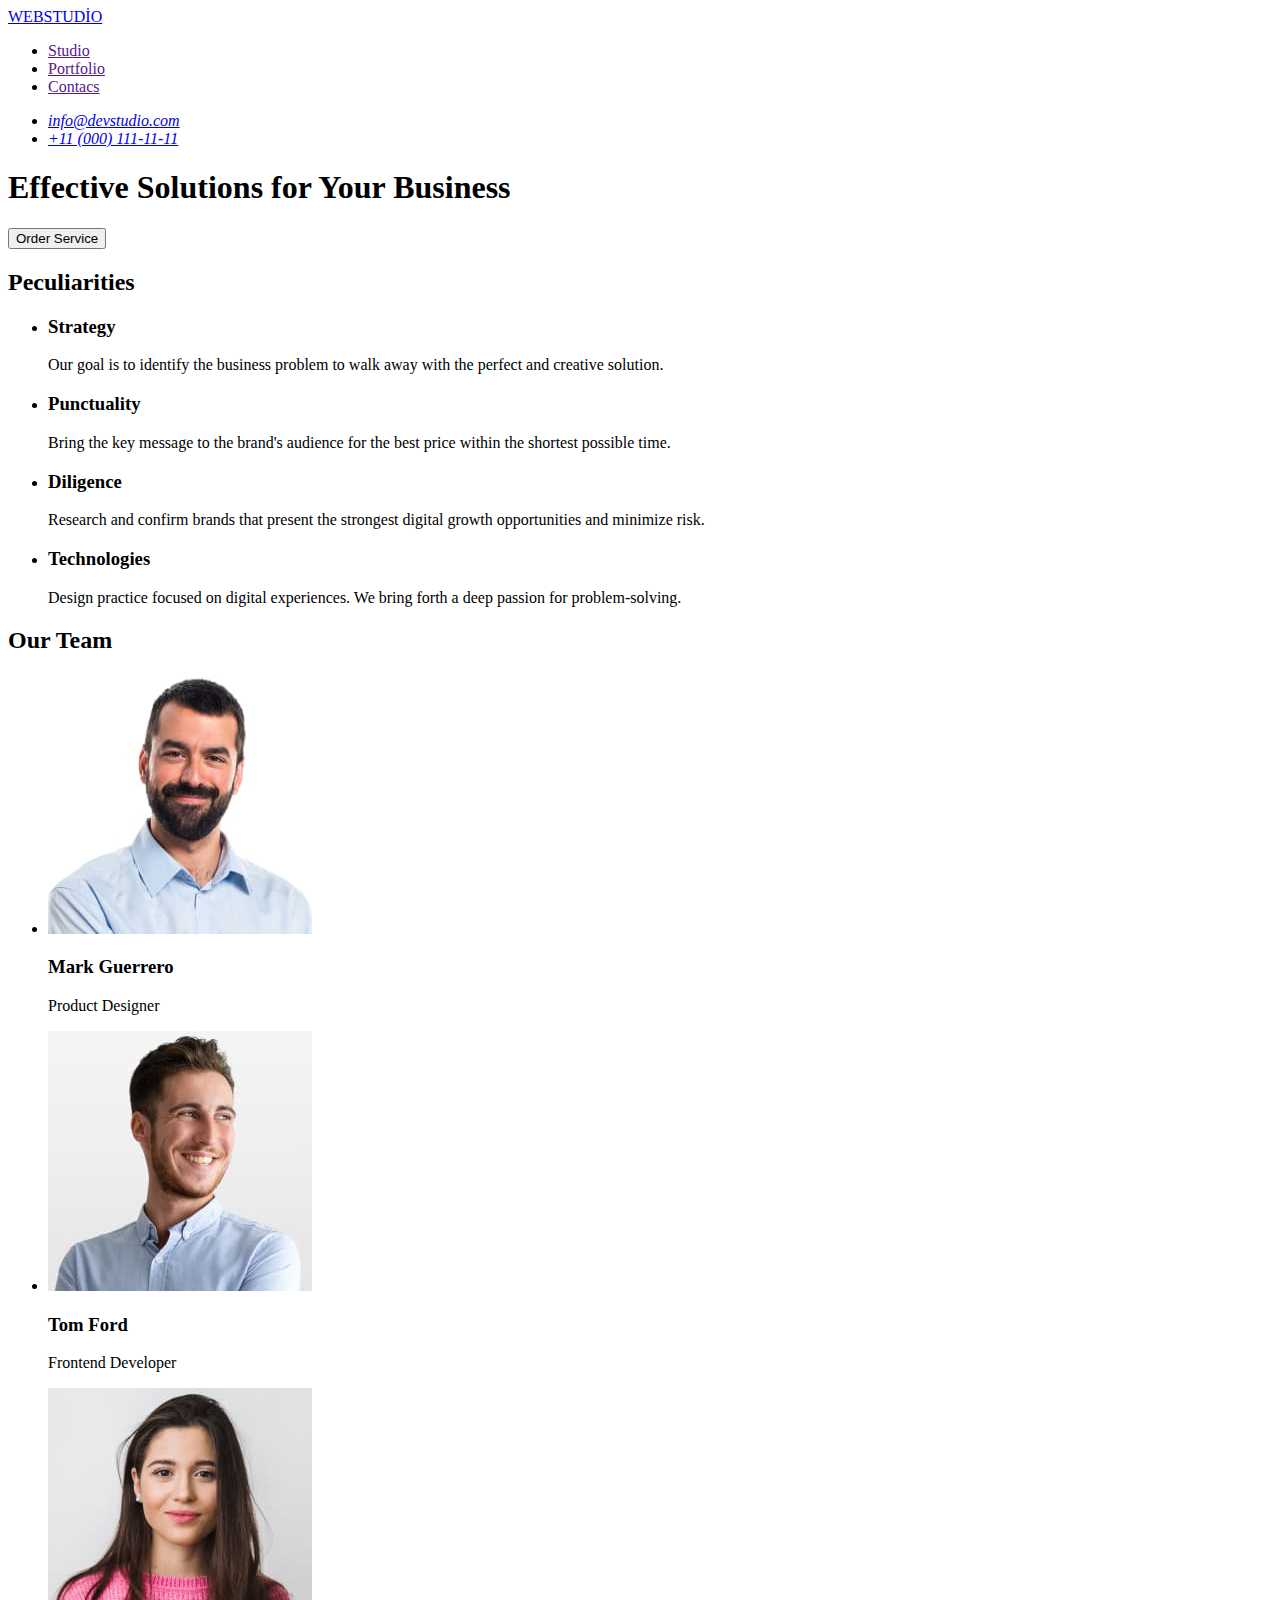
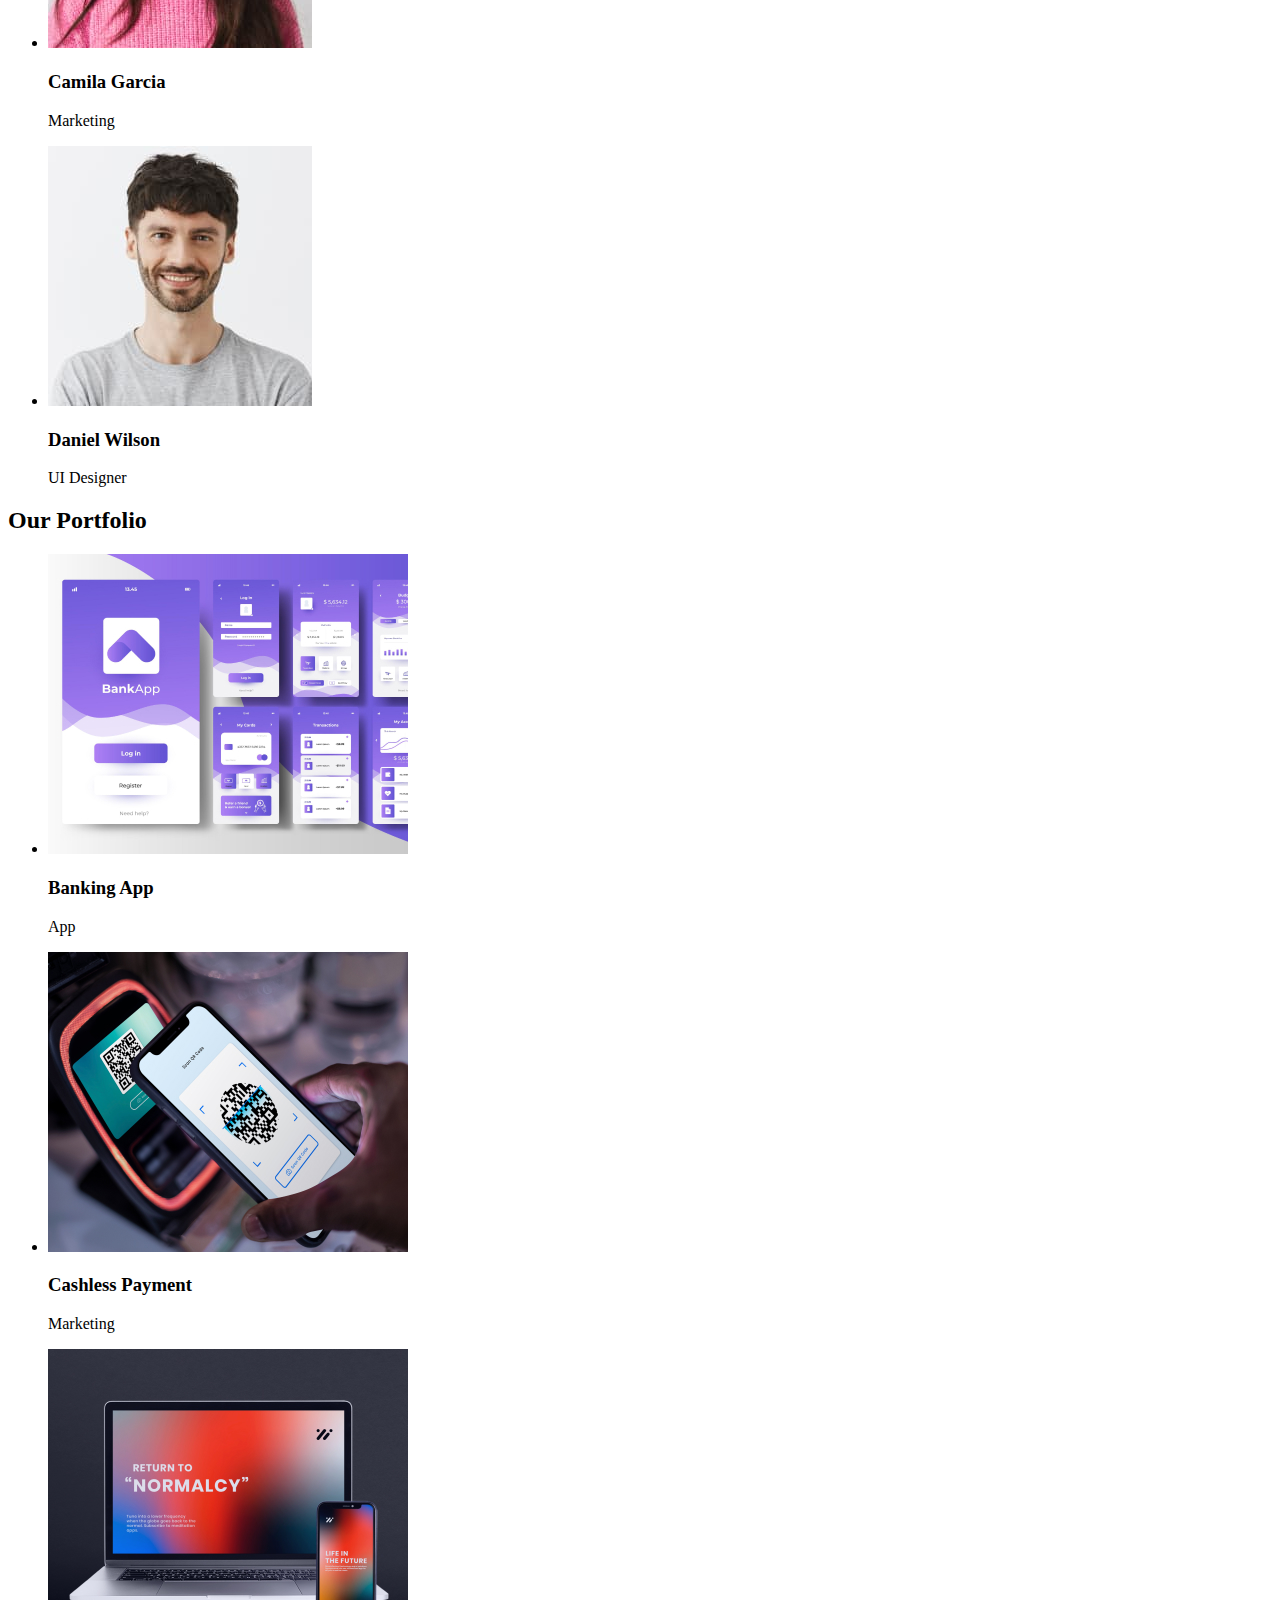
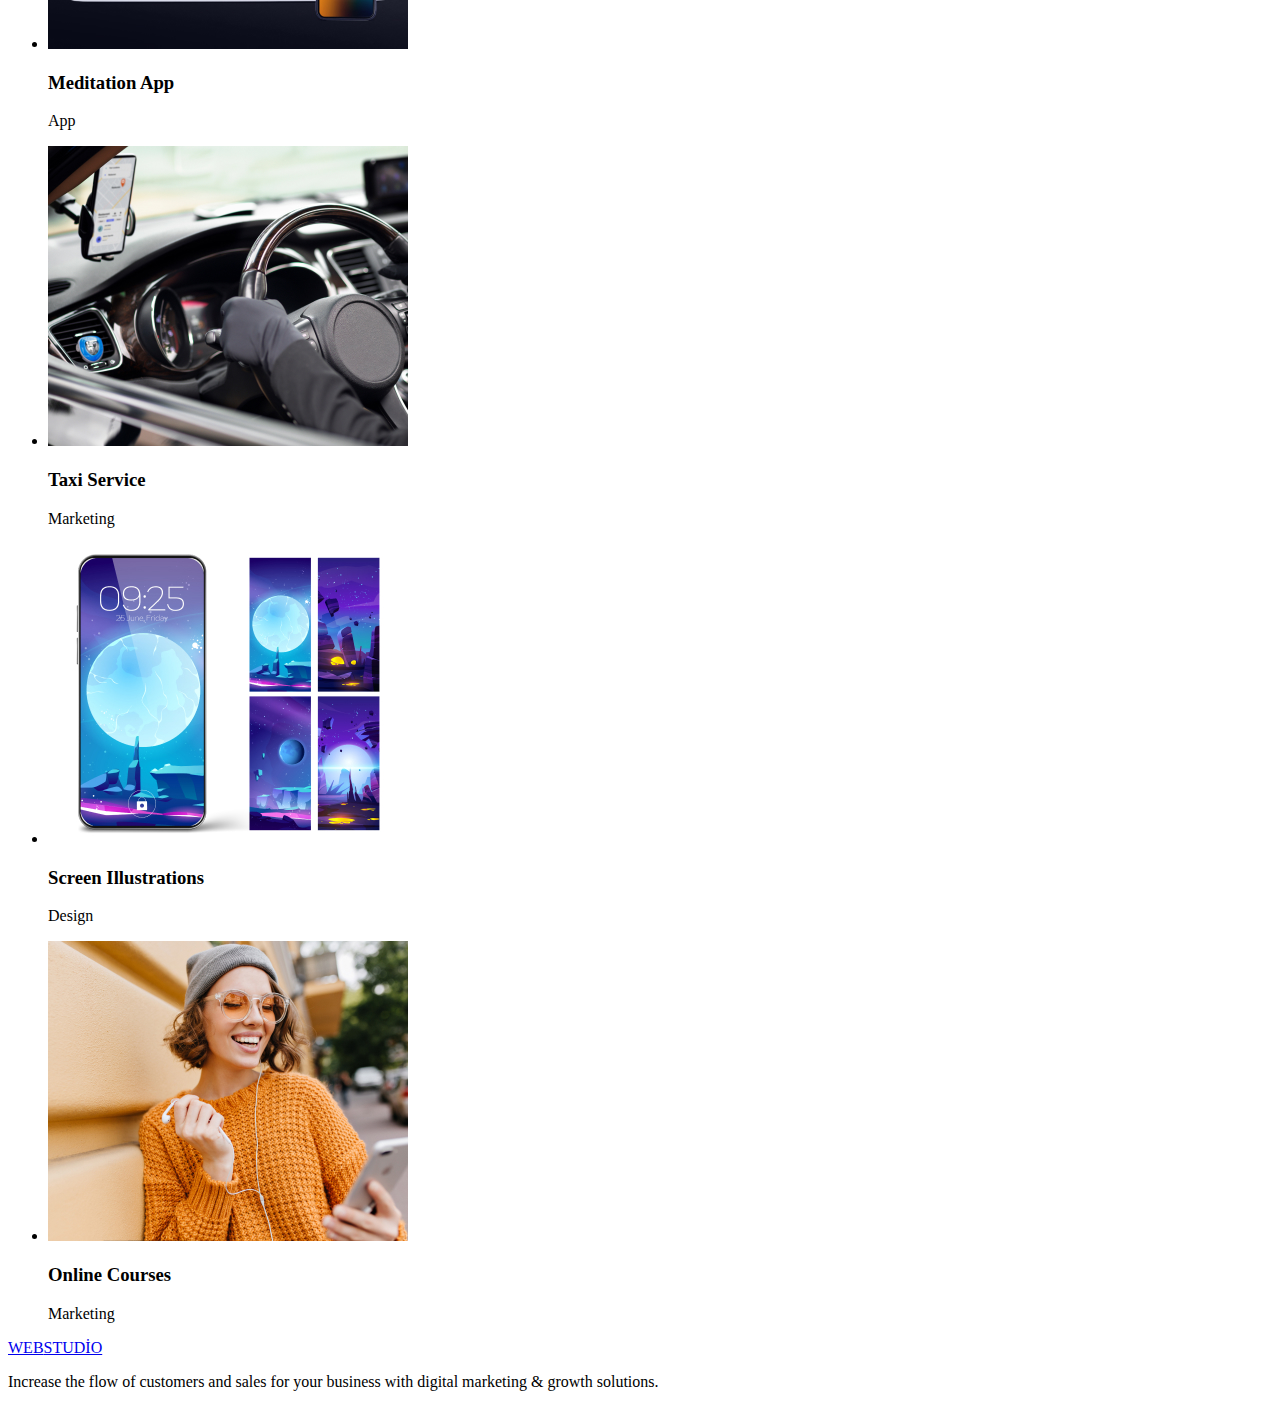
==== index.html @ 72fe6171 "added" ====
<!DOCTYPE html>
<html lang="en">
  <head>
    <meta charset="UTF-8" />
    <meta name="viewport" content="width=device-width, initial-scale=1.0" />
    <title>webstudio</title>
    <link rel="preconnect" href="https://fonts.googleapis.com" />
    <link rel="preconnect" href="https://fonts.gstatic.com" crossorigin />
    <link
      href="https://fonts.googleapis.com/css2?family=Raleway:ital,wght@0,100..900;1,100..900&family=Roboto:ital,wght@0,100;0,300;0,400;0,500;0,700;0,900;1,100;1,300;1,400;1,500;1,700;1,900&display=swap"
      rel="stylesheet"
    />
    <link rel="stylesheet" href="https://cdnjs.cloudflare.com/ajax/libs/modern-normalize/3.0.1/modern-normalize.min.css" integrity="sha512-q6WgHqiHlKyOqslT/lgBgodhd03Wp4BEqKeW6nNtlOY4quzyG3VoQKFrieaCeSnuVseNKRGpGeDU3qPmabCANg==" crossorigin="anonymous" referrerpolicy="no-referrer" />
    <link rel="stylesheet" href="./css/styles.css" />
  </head>
  <body>
    <header class="header">
      <div class="container header-container">
        <nav class="header-menu">
          <a href="#" class="logo"><span class="logo-color">WEB</span>STUDİO</a>

          <ul class="menu-list">
            <li class="menu"><a href="" class="link">Studio</a></li>
            <li class="menu"><a href="" class="link">Portfolio</a></li>
            <li class="menu"><a href="" class="link">Contacs</a></li>
          </ul>
        </nav>

      
        <address class="comminucate">
          <ul class="comminucate-list">
            <li class="comminucate-info">
              <a class="address-link" href="mailto:info@devstudio.com">
                info@devstudio.com</a
              >
            </li>
            <li class="comminucate-info">
              <a class="tel-link" href="tel:+110001111111">
                +11 (000) 111-11-11</a
              >
            </li>
          </ul>
        </address>
      </div>
    </header>

    <main>
      <section class="hero-image">
        <div class="container hero">
        <h1 class="hero-title">Effective Solutions for Your Business</h1>
        <button class="hero-button" type="button">Order Service</button>
        </div>
      </section>

      <section class="peculiarities">
        <div class="container features">
        <h2 class="visually-hidden">Peculiarities</h2>
        <ul class="peculiarities__list">
          <li class="peculiarities__item">
            <h3 class="peculiarities__title">Strategy</h3>
            <p class="peculiarities__text">
              Our goal is to identify the business problem to walk away with the perfect and
              creative solution.
              <!-- Strateji ile ilgili bu açıklama önemli bir özelliktir. -->
            </p>
          </li>
          <li class="peculiarities__item">
            <h3 class="peculiarities__title">Punctuality</h3>
            <p class="peculiarities__text">
              Bring the key message to the brand's audience for the best price within the shortest
              possible time.
              <!-- Zamanında teslimat, başarı için temel bir unsurdur. -->
            </p>
          </li>
          <li class="peculiarities__item">
            <h3 class="peculiarities__title">Diligence</h3>
            <p class="peculiarities__text">
              Research and confirm brands that present the strongest digital growth opportunities
              and minimize risk.
              <!-- Titizlikle araştırmalar yapmak iş başarısı için kritik rol oynar. -->
            </p>
          </li>
          <li class="peculiarities__item">
            <h3 class="peculiarities__title">Technologies</h3>
            <p class="peculiarities__text">
              Design practice focused on digital experiences. We bring forth a deep passion for
              problem-solving.
              <!-- Teknolojik yenilikler, müşteri ihtiyaçlarını karşılamada büyük önem taşır. -->
            </p>
          </li>
        </ul>
        </div>
      </section>

      <section class="team">
        <div class="container our-team">
        <h2 class="team__title">Our Team</h2>
        <ul class="team__list">
          <li class="team__item">
            <img src="./images/mark.jpg" alt="Mark Guerrero"  />
            <div class="team-info">
            <h3 class="team__name">Mark Guerrero</h3>
            <p class="team__text">Product Designer</p>
            <!-- Mark, ürün tasarımında yaratıcı çözümler sunar. -->
            </div>
          </li>
          <li class="team__item">
            <img src="./images/tom.jpg" alt="Tom Ford"  />
            <div class="team-info">
            <h3 class="team__name">Tom Ford</h3>
            <p class="team__text">Frontend Developer</p>
            <!-- Tom, frontend geliştirmede uzmanlaşmış bir profesyoneldir. -->
            </div>
          </li>
          <li class="team__item">
            <img src="./images/camila.jpg" alt="Camila Garcia"  />
            <div class="team-info">
            <h3 class="team__name">Camila Garcia</h3>
            <p class="team__text">Marketing</p>
            <!-- Camila, dijital pazarlama stratejilerinde başarılıdır. -->
            </div>
          </li>
          <li class="team__item">
            <img src="./images/daniel.jpg" alt="Daniel Wilson" />
            <div class="team-info">
            <h3 class="team__name">Daniel Wilson</h3>
            <p class="team__text">UI Designer</p>
            <!-- Daniel, kullanıcı arayüzü tasarımında deneyime sahiptir. -->
            </div>
          </li>
        </ul>
        </div>
      </section>

      <section class="portfolio">
        <div class="container portfolio">
        <h2 class="portfolio__title">Our Portfolio</h2>
        <ul class="portfolio__list">
          <li class="portfolio__item">
            <img src="./images/p-card1.jpg" alt="banking app" >
            <div class="card-content">
            <h3 class="portfolio__cart-title">Banking App</h3>
            <p class="portfolio__card-text">App</p>
            </div>
          </li>
          <li class="portfolio__item">
            <img src="./images/p-card2.jpg" alt="scanning qr code" >
            <div class="card-content">
            <h3 class="portfolio__cart-title">Cashless Payment</h3>
            <p class="portfolio__card-text">Marketing</p>
            </div>
          </li>
          <li class="portfolio__item">
            <img src="./images/p-card3.jpg" alt="laptop & phone" >
            <div class="card-content">
            <h3 class="portfolio__cart-title">Meditation App</h3>
            <p class="portfolio__card-text">App</p>
            </div>
          </li>
          <li class="portfolio__item">
            <img src="./images/p-card4.jpg" alt="vehicle interior" >
            <div class="card-content">
            <h3 class="portfolio__cart-title">Taxi Service</h3>
            <p class="portfolio__card-text">Marketing</p>
            </div>
          </li>
          <li class="portfolio__item">
            <img src="./images/p-card5.jpg" alt="phone theme designe" >
            <div class="card-content">
            <h3 class="portfolio__cart-title">Screen Illustrations</h3>
            <p class="portfolio__card-text">Design</p>
            </div>
          </li>
          <li class="portfolio__item">
            <img src="./images/p-card6.jpg" alt="girl in headphones">
            <div class="card-content">
            <h3 class="portfolio__cart-title">Online Courses</h3>
            <p class="portfolio__card-text">Marketing</p>
            </div>
          </li>
        </ul>
      </div>
      </section>
    

     <footer class="footer">
        <div class="container">
          <a href="#" class="footer-logo"
            ><span class="logo-color">WEB</span>STUDİO</a
          >
          <p class="info">
            Increase the flow of customers and sales for your business with
            digital marketing & growth solutions.
          </p>
        </div>
      </footer>
    </main>
  </body>
</html>
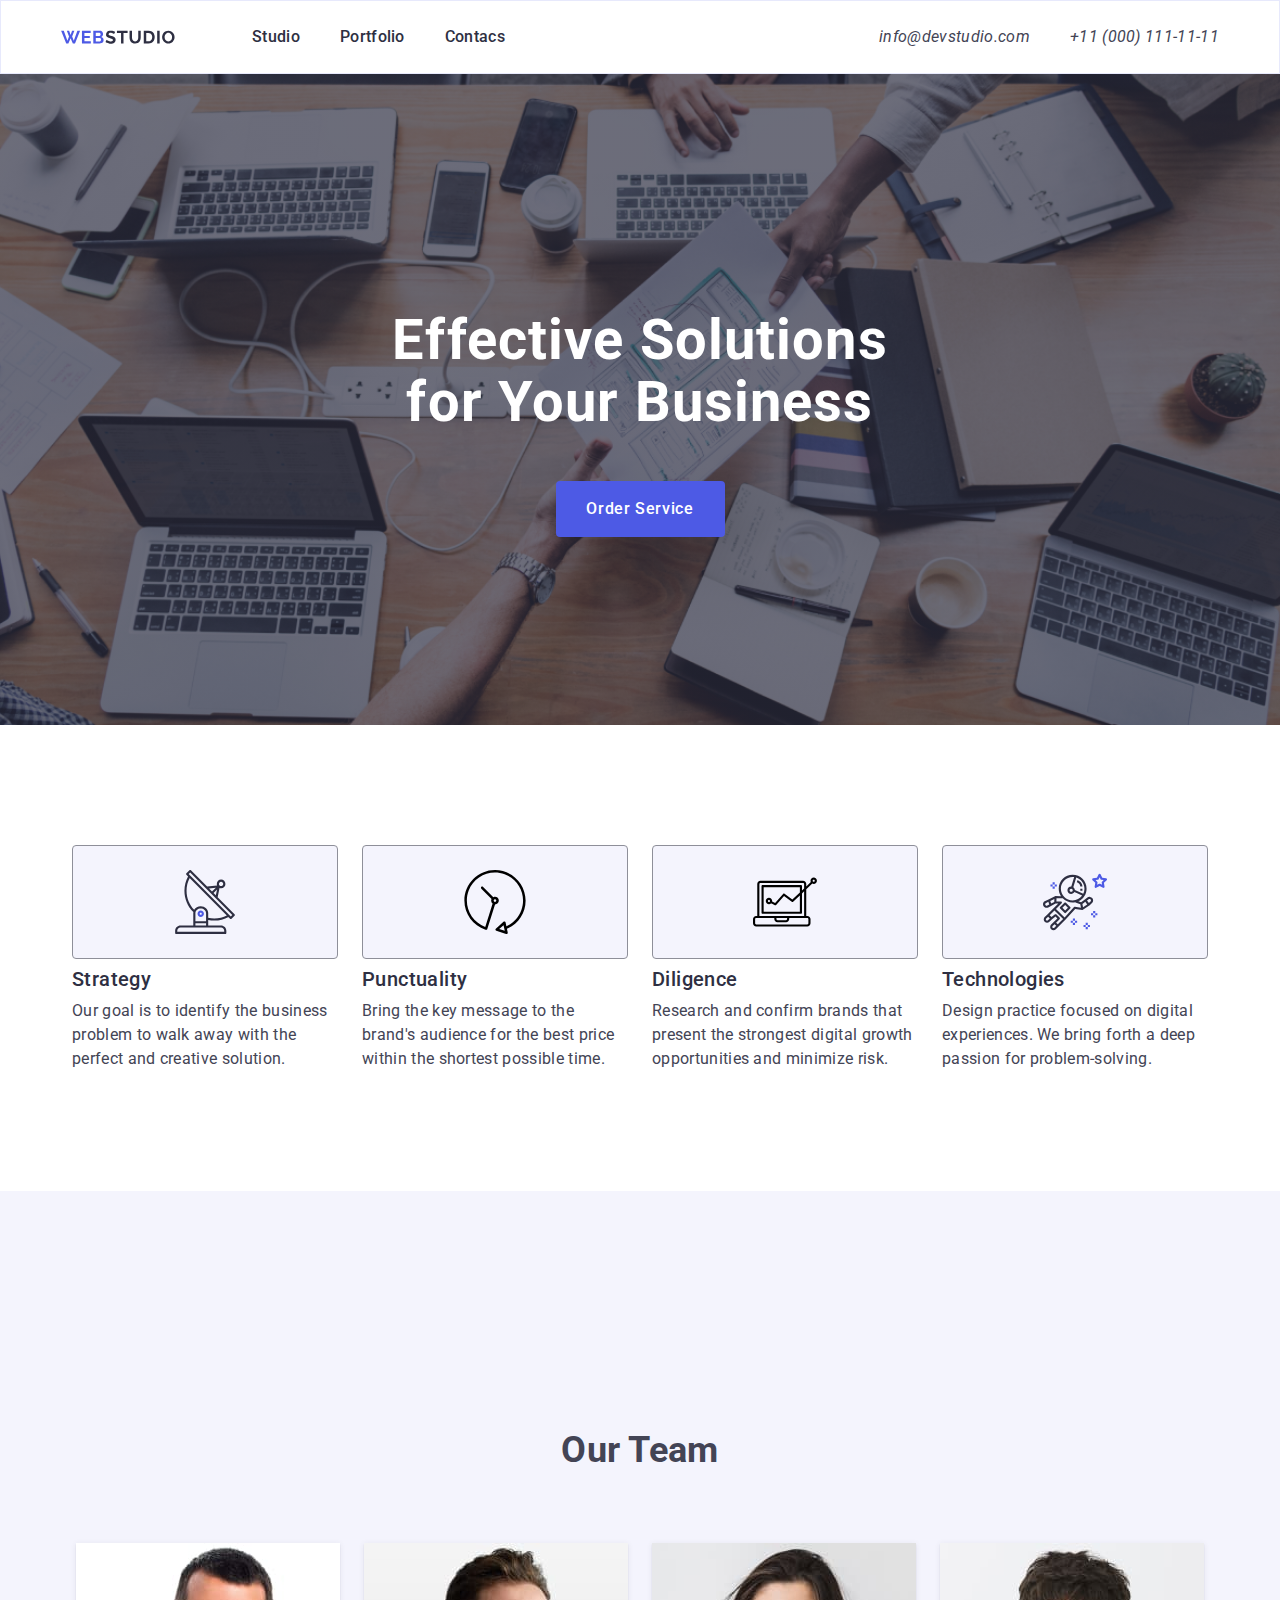
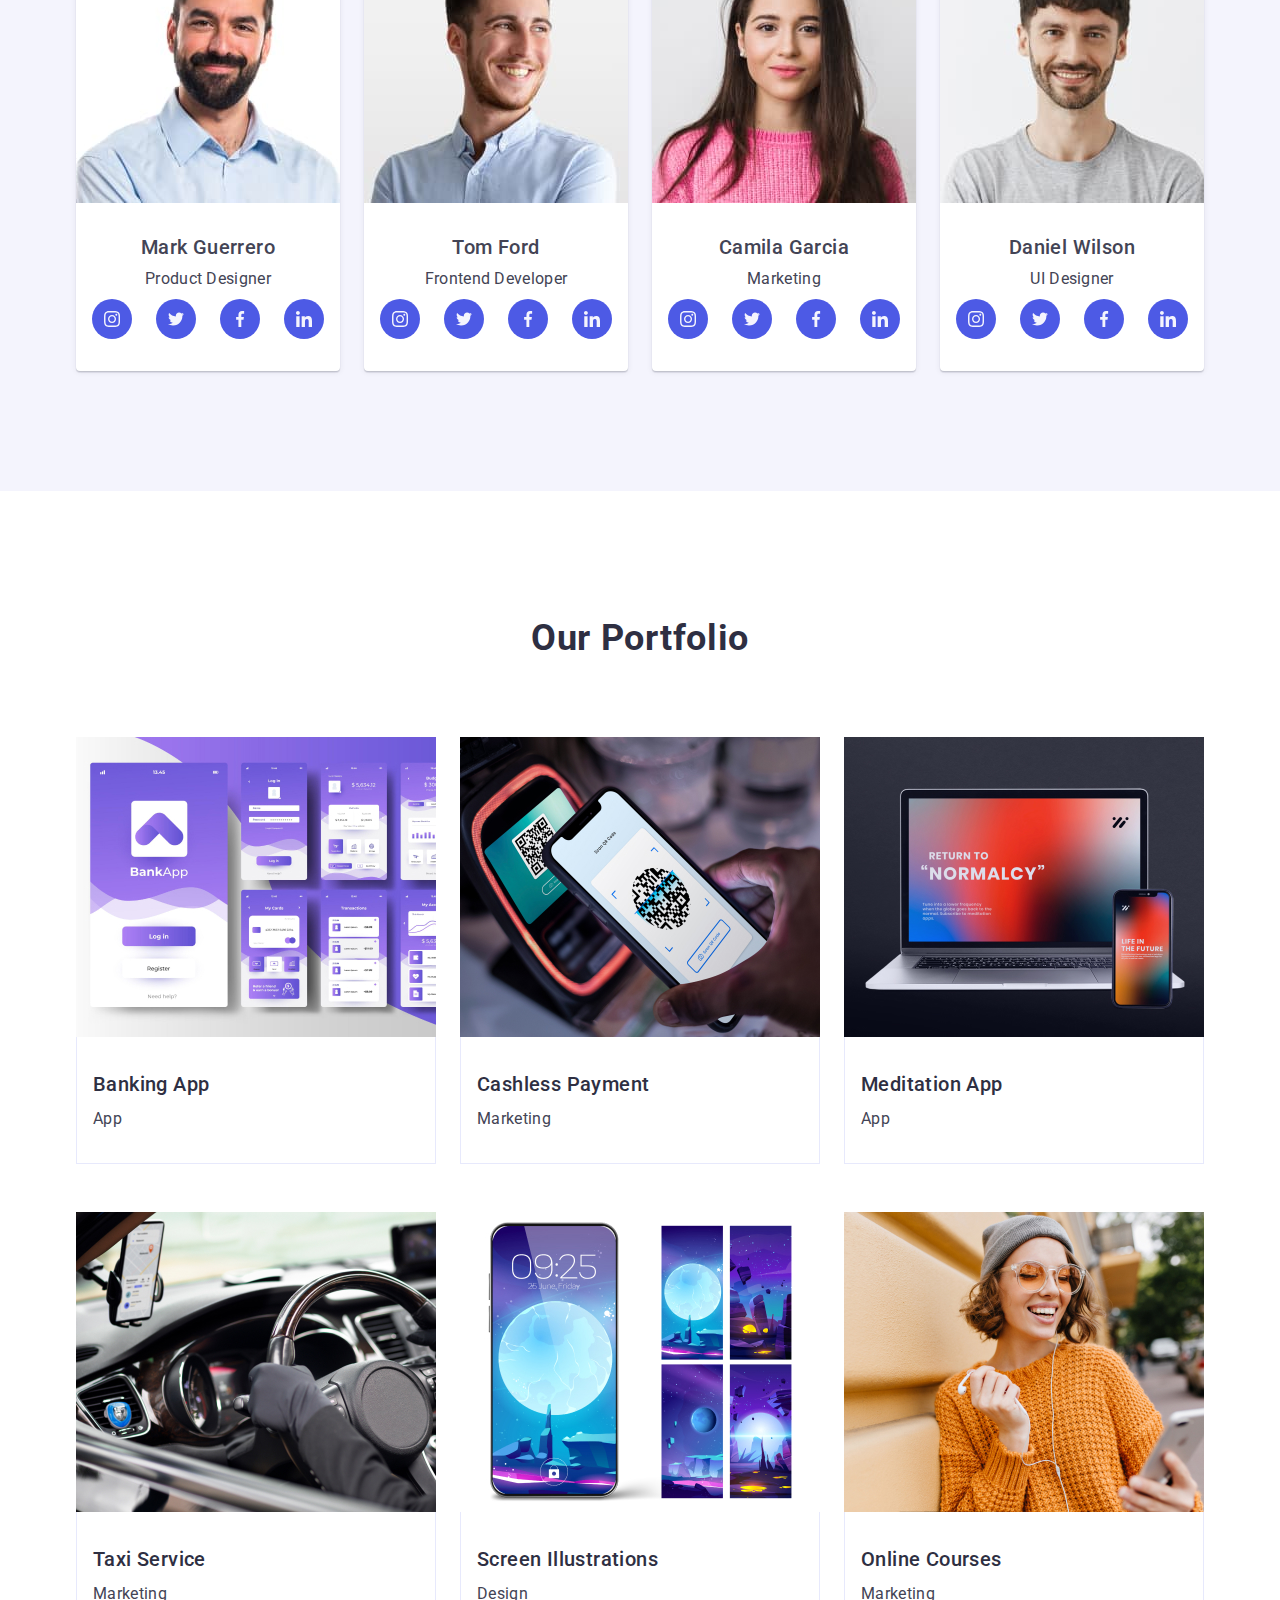
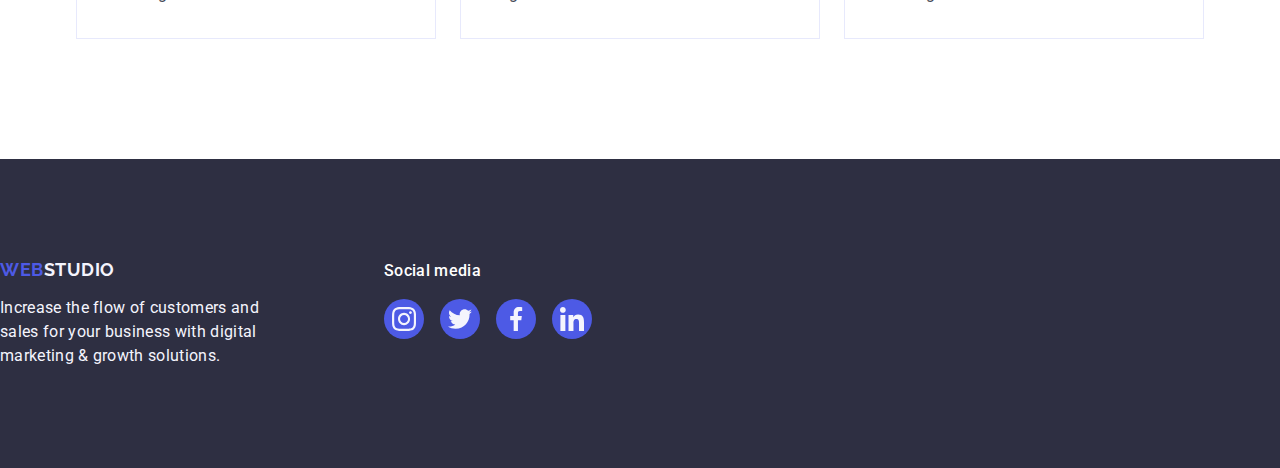
==== commit 37a3a33a: "yeni" ====
--- a/index.html
+++ b/index.html
@@ -14,10 +14,14 @@
     <link rel="stylesheet" href="./css/styles.css" />
   </head>
   <body>
+   
     <header class="header">
       <div class="container header-container">
         <nav class="header-menu">
-          <a href="#" class="logo"><span class="logo-color">WEB</span>STUDİO</a>
+          <svg class="icon icon-logo" width="115" height="24">
+            <use href="./images/icons.svg#icon-logo"></use>
+          </svg>
+          
 
           <ul class="menu-list">
             <li class="menu"><a href="" class="link">Studio</a></li>
@@ -51,150 +55,384 @@
         <button class="hero-button" type="button">Order Service</button>
         </div>
       </section>
-
-      <section class="peculiarities">
-        <div class="container features">
-        <h2 class="visually-hidden">Peculiarities</h2>
-        <ul class="peculiarities__list">
-          <li class="peculiarities__item">
-            <h3 class="peculiarities__title">Strategy</h3>
-            <p class="peculiarities__text">
-              Our goal is to identify the business problem to walk away with the perfect and
-              creative solution.
-              <!-- Strateji ile ilgili bu açıklama önemli bir özelliktir. -->
-            </p>
-          </li>
-          <li class="peculiarities__item">
-            <h3 class="peculiarities__title">Punctuality</h3>
-            <p class="peculiarities__text">
-              Bring the key message to the brand's audience for the best price within the shortest
-              possible time.
-              <!-- Zamanında teslimat, başarı için temel bir unsurdur. -->
-            </p>
-          </li>
-          <li class="peculiarities__item">
-            <h3 class="peculiarities__title">Diligence</h3>
-            <p class="peculiarities__text">
-              Research and confirm brands that present the strongest digital growth opportunities
-              and minimize risk.
-              <!-- Titizlikle araştırmalar yapmak iş başarısı için kritik rol oynar. -->
-            </p>
-          </li>
-          <li class="peculiarities__item">
-            <h3 class="peculiarities__title">Technologies</h3>
-            <p class="peculiarities__text">
-              Design practice focused on digital experiences. We bring forth a deep passion for
-              problem-solving.
-              <!-- Teknolojik yenilikler, müşteri ihtiyaçlarını karşılamada büyük önem taşır. -->
-            </p>
-          </li>
-        </ul>
+      <section class="features">
+        <div class="container-">
+          <h2 class="visually-hidden"></h2>
+          <ul class="features-list">
+            <li class="features-li">
+              <div class="contain-icon">
+                <svg class="icon icon-strategy" width="64" height="64">
+                  <use href="./images/icons.svg#icon-strategy"></use>
+                </svg>
+              </div>
+              <h3 class="feature-title">Strategy</h3>
+              <p class="feature-text">
+                Our goal is to identify the business problem to walk away with
+                the perfect and creative solution.
+              </p>
+            </li>
+
+            <li class="features-li">
+              <div class="contain-icon">
+                <svg class="icon icon-punctuality" width="64" height="64">
+                  <use href="./images/icons.svg#icon-punctuality"></use>
+                </svg>
+              </div>
+              <h3 class="feature-title">Punctuality</h3>
+              <p class="feature-text">
+                Bring the key message to the brand's audience for the best price
+                within the shortest possible time.
+              </p>
+            </li>
+
+            <li class="features-li">
+              <div class="contain-icon">
+                <svg class="icon icon-diligence" width="64" height="64">
+                  <use href="./images/icons.svg#icon-diligence"></use>
+                </svg>
+              </div>
+              <h3 class="feature-title">Diligence</h3>
+              <p class="feature-text">
+                Research and confirm brands that present the strongest digital
+                growth opportunities and minimize risk.
+              </p>
+            </li>
+
+            <li class="features-li">
+              <div class="contain-icon">
+                <svg class="icon icon-technologies" width="64" height="64">
+                  <use href="./images/icons.svg#icon-technologies"></use>
+                </svg>
+              </div>
+              <h3 class="feature-title">Technologies</h3>
+              <p class="feature-text">
+                Design practice focused on digital experiences. We bring forth a
+                deep passion for problem-solving.
+              </p>
+            </li>
+          </ul>
         </div>
       </section>
-
-      <section class="team">
-        <div class="container our-team">
-        <h2 class="team__title">Our Team</h2>
-        <ul class="team__list">
-          <li class="team__item">
-            <img src="./images/mark.jpg" alt="Mark Guerrero"  />
-            <div class="team-info">
-            <h3 class="team__name">Mark Guerrero</h3>
-            <p class="team__text">Product Designer</p>
-            <!-- Mark, ürün tasarımında yaratıcı çözümler sunar. -->
-            </div>
-          </li>
-          <li class="team__item">
-            <img src="./images/tom.jpg" alt="Tom Ford"  />
-            <div class="team-info">
-            <h3 class="team__name">Tom Ford</h3>
-            <p class="team__text">Frontend Developer</p>
-            <!-- Tom, frontend geliştirmede uzmanlaşmış bir profesyoneldir. -->
-            </div>
-          </li>
-          <li class="team__item">
-            <img src="./images/camila.jpg" alt="Camila Garcia"  />
-            <div class="team-info">
-            <h3 class="team__name">Camila Garcia</h3>
-            <p class="team__text">Marketing</p>
-            <!-- Camila, dijital pazarlama stratejilerinde başarılıdır. -->
-            </div>
-          </li>
-          <li class="team__item">
-            <img src="./images/daniel.jpg" alt="Daniel Wilson" />
-            <div class="team-info">
-            <h3 class="team__name">Daniel Wilson</h3>
-            <p class="team__text">UI Designer</p>
-            <!-- Daniel, kullanıcı arayüzü tasarımında deneyime sahiptir. -->
-            </div>
-          </li>
-        </ul>
+      
+      <section class="our-team">
+        <div class="container team-container">
+          <h2 class="team-heading">Our Team</h2>
+          <ul class="team-list">
+            <li class="team-item">
+              <img
+                src="images/mark.jpg"
+                alt="mark Guerrero"
+                width="264"
+                height="260"
+              />
+              <div class="team-info">
+                <h3 class="team-title">Mark Guerrero</h3>
+                <p class="team-text">Product Designer</p>
+                <ul class="team-social">
+                  <li class="social-li">
+                    <a class="team-link" href="#">
+                      <svg class="social-icon" width="16" height="16">
+                        <use href="./images/icons.svg#icon-instagram"></use>
+                      </svg>
+                    </a>
+                  </li>
+                  <li class="social-li">
+                    <a class="team-link" href="#">
+                      <svg class="social-icon" width="16" height="16">
+                        <use href="./images/icons.svg#icon-twitter"></use>
+                      </svg>
+                    </a>
+                  </li>
+                  <li class="social-li">
+                    <a class="team-link" href="#">
+                      <svg class="social-icon" width="16" height="16">
+                        <use href="./images/icons.svg#icon-facebook"></use>
+                      </svg>
+                    </a>
+                  </li>
+                  <li class="social-li">
+                    <a class="team-link" href="#">
+                      <svg class="social-icon" width="16" height="16">
+                        <use href="./images/icons.svg#icon-linkedin"></use>
+                      </svg>
+                    </a>
+                  </li>
+                </ul>
+              </div>
+            </li>
+            <li class="team-item">
+              <img src="images/tom.jpg" alt="tom" width="264" height="260" />
+              <div class="team-info">
+                <h3 class="team-title">Tom Ford</h3>
+                <p class="team-text">Frontend Developer</p>
+                <ul class="team-social">
+                  <li class="social-li">
+                    <a class="team-link" href="#">
+                      <svg class="social-icon" width="16" height="16">
+                        <use href="./images/icons.svg#icon-instagram"></use>
+                      </svg>
+                    </a>
+                  </li>
+                  <li class="social-li">
+                    <a class="team-link" href="#">
+                      <svg class="social-icon" width="16" height="16">
+                        <use href="./images/icons.svg#icon-twitter"></use>
+                      </svg>
+                    </a>
+                  </li>
+                  <li class="social-li">
+                    <a class="team-link" href="#">
+                      <svg class="social-icon" width="16" height="16">
+                        <use href="./images/icons.svg#icon-facebook"></use>
+                      </svg>
+                    </a>
+                  </li>
+                  <li class="social-li">
+                    <a class="team-link" href="#">
+                      <svg class="social-icon" width="16" height="16">
+                        <use href="./images/icons.svg#icon-linkedin"></use>
+                      </svg>
+                    </a>
+                  </li>
+                </ul>
+              </div>
+            </li>
+            <li class="team-item">
+              <img
+                src="images/camila.jpg"
+                alt="camila"
+                width="264"
+                height="260"
+              />
+              <div class="team-info">
+                <h3 class="team-title">Camila Garcia</h3>
+                <p class="team-text">Marketing</p>
+                <ul class="team-social">
+                  <li class="social-li">
+                    <a class="team-link" href="#">
+                      <svg class="social-icon" width="16" height="16">
+                        <use href="./images/icons.svg#icon-instagram"></use>
+                      </svg>
+                    </a>
+                  </li>
+                  <li class="social-li">
+                    <a class="team-link" href="#">
+                      <svg class="social-icon" width="16" height="16">
+                        <use href="./images/icons.svg#icon-twitter"></use>
+                      </svg>
+                    </a>
+                  </li>
+                  <li class="social-li">
+                    <a class="team-link" href="#">
+                      <svg class="social-icon" width="16" height="16">
+                        <use href="./images/icons.svg#icon-facebook"></use>
+                      </svg>
+                    </a>
+                  </li>
+                  <li class="social-li">
+                    <a class="team-link" href="#">
+                      <svg class="social-icon" width="16" height="16">
+                        <use href="./images/icons.svg#icon-linkedin"></use>
+                      </svg>
+                    </a>
+                  </li>
+                </ul>
+              </div>
+            </li>
+            <li class="team-item">
+              <img
+                src="images/daniel.jpg"
+                alt="daniel"
+                width="264"
+                height="260"
+              />
+              <div class="team-info">
+                <h3 class="team-title">Daniel Wilson</h3>
+                <p class="team-text">UI Designer</p>
+                <ul class="team-social">
+                  <li class="social-li">
+                    <a class="team-link" href="#">
+                      <svg class="social-icon" width="16" height="16">
+                        <use href="./images/icons.svg#icon-instagram"></use>
+                      </svg>
+                    </a>
+                  </li>
+                  <li class="social-li">
+                    <a class="team-link" href="#">
+                      <svg class="social-icon" width="16" height="16">
+                        <use href="./images/icons.svg#icon-twitter"></use>
+                      </svg>
+                    </a>
+                  </li>
+                  <li class="social-li">
+                    <a class="team-link" href="#">
+                      <svg class="social-icon" width="16" height="16">
+                        <use href="./images/icons.svg#icon-facebook"></use>
+                      </svg>
+                    </a>
+                  </li>
+                  <li class="social-li">
+                    <a class="team-link" href="#">
+                      <svg class="social-icon" width="16" height="16">
+                        <use href="./images/icons.svg#icon-linkedin"></use>
+                      </svg>
+                    </a>
+                  </li>
+                </ul>
+              </div>
+            </li>
+          </ul>
         </div>
       </section>
-
-      <section class="portfolio">
+      
+      <section class="portfolio-section">
         <div class="container portfolio">
-        <h2 class="portfolio__title">Our Portfolio</h2>
-        <ul class="portfolio__list">
-          <li class="portfolio__item">
-            <img src="./images/p-card1.jpg" alt="banking app" >
-            <div class="card-content">
-            <h3 class="portfolio__cart-title">Banking App</h3>
-            <p class="portfolio__card-text">App</p>
-            </div>
-          </li>
-          <li class="portfolio__item">
-            <img src="./images/p-card2.jpg" alt="scanning qr code" >
-            <div class="card-content">
-            <h3 class="portfolio__cart-title">Cashless Payment</h3>
-            <p class="portfolio__card-text">Marketing</p>
-            </div>
-          </li>
-          <li class="portfolio__item">
-            <img src="./images/p-card3.jpg" alt="laptop & phone" >
-            <div class="card-content">
-            <h3 class="portfolio__cart-title">Meditation App</h3>
-            <p class="portfolio__card-text">App</p>
-            </div>
-          </li>
-          <li class="portfolio__item">
-            <img src="./images/p-card4.jpg" alt="vehicle interior" >
-            <div class="card-content">
-            <h3 class="portfolio__cart-title">Taxi Service</h3>
-            <p class="portfolio__card-text">Marketing</p>
-            </div>
-          </li>
-          <li class="portfolio__item">
-            <img src="./images/p-card5.jpg" alt="phone theme designe" >
-            <div class="card-content">
-            <h3 class="portfolio__cart-title">Screen Illustrations</h3>
-            <p class="portfolio__card-text">Design</p>
-            </div>
-          </li>
-          <li class="portfolio__item">
-            <img src="./images/p-card6.jpg" alt="girl in headphones">
-            <div class="card-content">
-            <h3 class="portfolio__cart-title">Online Courses</h3>
-            <p class="portfolio__card-text">Marketing</p>
-            </div>
-          </li>
-        </ul>
-      </div>
-      </section>
-    
-
-     <footer class="footer">
-        <div class="container">
-          <a href="#" class="footer-logo"
-            ><span class="logo-color">WEB</span>STUDİO</a
-          >
-          <p class="info">
-            Increase the flow of customers and sales for your business with
-            digital marketing & growth solutions.
-          </p>
+          <h2 class="our-portfolio-title">Our Portfolio</h2>
+
+          <ul class="our-portfolio-list">
+            <li class="portfolio-card">
+              <div class="img-container">
+                <img
+                  src="./images/p-card1.jpg"
+                  alt="Proje kart 1 görseli"
+                  width="360"
+                  height="300"
+                />
+                <p class="img-container-text">14 Stylish and User-Friendly App Design Concepts · Task Manager App · Calorie Tracker App · Exotic Fruit Ecommerce App · Cloud Storage App</p>
+              </div>
+              <div class="card-content">
+                <h3 class="portfolio-title">Banking App</h3>
+                <p class="portfolio-title-text">App </p> 
+              </div>
+            </li>
+            <li class="portfolio-card">
+              <div class="img-container">
+                <img
+                  src="./images/p-card2.jpg"
+                  alt="Proje kart 2 görseli"
+                  width="360"
+                  height="300"
+                />
+                <p class="img-container-text">14 Stylish and User-Friendly App Design Concepts · Task Manager App · Calorie Tracker App · Exotic Fruit Ecommerce App · Cloud Storage App</p>
+              </div>
+              <div class="card-content">
+                <h3 class="portfolio-title">Cashless Payment</h3>
+                <p class="portfolio-title-text">Marketing</p>
+              </div>
+            </li>
+            <li class="portfolio-card">
+              <div class="img-container">
+                <img
+                  src="./images/p-card3.jpg"
+                  alt="Proje kart 3 görseli"
+                  width="360"
+                  height="300"
+                />
+                <p class="img-container-text">14 Stylish and User-Friendly App Design Concepts · Task Manager App · Calorie Tracker App · Exotic Fruit Ecommerce App · Cloud Storage App</p>
+              </div>
+              <div class="card-content">
+                <h3 class="portfolio-title">Meditation App</h3>
+                <p class="portfolio-title-text">App</p>
+              </div>
+            </li>
+            <li class="portfolio-card">
+              <div class="img-container">
+                <img
+                  src="./images/p-card4.jpg"
+                  alt="Proje kart 4 görseli"
+                  width="360"
+                  height="300"
+                />
+                <p class="img-container-text">14 Stylish and User-Friendly App Design Concepts · Task Manager App · Calorie Tracker App · Exotic Fruit Ecommerce App · Cloud Storage App</p>
+              </div>
+              <div class="card-content">
+                <h3 class="portfolio-title">Taxi Service</h3>
+                <p class="portfolio-title-text">Marketing</p>
+              </div>
+            </li>
+            <li class="portfolio-card">
+              <div class="img-container">
+                <img
+                  src="./images/p-card5.jpg"
+                  alt="Proje kart 5 görseli"
+                  width="360"
+                  height="300"
+                />
+                <p class="img-container-text">14 Stylish and User-Friendly App Design Concepts · Task Manager App · Calorie Tracker App · Exotic Fruit Ecommerce App · Cloud Storage App</p>
+              </div>
+              <div class="card-content">
+                <h3 class="portfolio-title">Screen Illustrations</h3>
+                <p class="portfolio-title-text">Design</p>
+              </div>
+            </li>
+            <li class="portfolio-card">
+              <div class="img-container">
+                <img
+                  src="./images/p-card6.jpg"
+                  alt="Proje kart 6 görseli"
+                  width="360"
+                  height="300"
+                />
+                <p class="img-container-text">14 Stylish and User-Friendly App Design Concepts · Task Manager App · Calorie Tracker App · Exotic Fruit Ecommerce App · Cloud Storage App</p>
+                
+              </div>
+              <div class="card-content">
+                <h3 class="portfolio-title">Online Courses</h3>
+                <p class="portfolio-title-text">Marketing</p>
+              </div>
+            </li>
+          </ul>
+        </div>
+      </section> 
+
+      <footer class="footer-sec">
+        <div class="container-foot">
+          <div class="footer-info">
+            <a class="logo-span-second" href="#">
+              <span class="footer-logo">Web</span>Studio
+            </a>
+            <p class="footer-text">
+              Increase the flow of customers and sales for your business with
+              digital marketing & growth solutions.
+            </p>
+          </div>
+      
+          <div class="footer-box">
+            <p class="social-foot-title">Social media</p>
+            <ul class="footer-list">
+              <li class="social-li-fo">
+                <a class="footer-link" href="#">
+                  <svg class="footer-icon" width="24" height="24">
+                    <use href="./images/icons.svg#icon-instagram"></use>
+                  </svg>
+                </a>
+              </li>
+              <li class="social-li-fo">
+                <a class="footer-link" href="#">
+                  <svg class="footer-icon" width="24" height="24">
+                    <use href="./images/icons.svg#icon-twitter"></use>
+                  </svg>
+                </a>
+              </li>
+              <li class="social-li-fo">
+                <a class="footer-link" href="#">
+                  <svg class="footer-icon" width="24" height="24">
+                    <use href="./images/icons.svg#icon-facebook"></use>
+                  </svg>
+                </a>
+              </li>
+              <li class="social-li-fo">
+                <a class="footer-link" href="#">
+                  <svg class="footer-icon" width="24" height="24">
+                    <use href="./images/icons.svg#icon-linkedin"></use>
+                  </svg>
+                </a>
+              </li>
+            </ul>
+          </div>
         </div>
       </footer>
+      
     </main>
   </body>
-</html>
-
+</html>--- a/css/styles.css
+++ b/css/styles.css
@@ -0,0 +1,510 @@
+:root {
+  --cornflower: #e7e9fc;
+  --white: #fff;
+  --slate: #434455;
+  --navy-blue: #2e2f42;
+  --iris: #4d5ae5;
+  --ocean: #404bbf;
+  --cloud: #f4f4fd;
+}
+
+*{
+  margin: 0;
+  padding: 0;
+}
+
+body{
+  font-family: "Roboto", "sans-serif";
+  font-weight: 400;
+  font-size: 16px;
+  letter-spacing: 0.02em;
+  line-height: 1.5;
+  color: var(--slate);	
+}
+
+
+ol, ul {
+  list-style: none;
+}
+
+a{
+  text-decoration: none;
+  color: inherit;
+}
+
+img{
+ display: block;
+}
+
+
+.container{
+  width: 1158px;
+  margin: 0 auto;
+  padding: 0 15px
+}
+
+.icon-logo {
+  margin-right: 76px;
+}
+
+
+
+.header-menu{
+  display: flex;
+  align-items: center;
+}
+
+.header-container{
+  display: flex;
+  align-items: center;
+}
+
+.header{
+  border: 1px solid #e7e9fc;
+  box-shadow: 0px 2px 1px rgba(46, 47, 66, 0.08), 0px 1px 1px rgba(46, 47, 66, 0.16), 0px 1px 6px rgba(46, 47, 66, 0.08);
+}
+
+
+
+
+
+
+.logo{
+  font-family: "Raleway", serif;;
+  font-size: 18px;
+  font-weight: bold;
+  letter-spacing: 0.03em;
+  line-height: 1.15;
+  color: var(--navy-blue);
+  margin-right: 76px;
+}
+
+.logo-color{
+  color: var(--iris);
+}
+
+.menu-list{
+  display: flex;
+  gap: 40px;
+}
+
+.menu .link{
+  display: block;
+  font-weight: 500;
+  padding: 24px 0;
+  color: var(--navy-blue);
+  position: relative;
+  transition: color 250ms cubic-bezier(0.4, 0, 0.2, 1);
+}
+
+.link.active{
+  position: relative;
+  color:var(--ocean)
+}
+.menu .link.active::after{
+  content: "";
+  width: 100%;
+  position: absolute;
+  left: 0;
+  bottom: -1px;
+  height: 4px;
+  background-color: var(--ocean);
+  border-radius: 2px;
+}
+.menu .link:hover, .menu .link:focus, .menu .link:active{
+  color: var(--iris);
+}
+
+
+.comminucate{
+  display: flex;
+  margin-left: auto;
+}
+
+.comminucate-list{
+  display: flex;
+  gap: 40px;
+}
+.address-link{
+  transition: color 250ms cubic-bezier(0.4, 0, 0.2, 1)
+}
+
+.comminucate-info:hover, .comminucate-info:focus, .comminucate-info:active {
+  color: var(--iris);    
+}
+
+/*                Hero                */
+.hero-image{
+  max-width: 1440px;
+  background-image:linear-gradient(rgba(46, 47, 66, 0.7), rgba(46, 47, 66, 0.7)), url(../images/office-p.jpg);
+  background-size: cover;
+  background-repeat: no-repeat;
+  background-position: center;
+  padding: 188px 0;
+  text-align: center;
+  margin: 0 auto;
+}
+
+.hero-title{
+  font-weight: bold;
+  font-size: 56px;
+  letter-spacing: 0.02em;
+  line-height: 1.1;
+  color: var(--white);
+  margin: 48px auto;
+  max-width: 496px;
+}
+
+.hero-button{
+  border: 0;
+  border-radius: 4px;
+  min-width: 169px;
+  height: 56px;
+  background-color: var(--iris);    
+  color: var(--white);
+  cursor: pointer;
+  font-family: inherit;
+  font-weight: 500;
+  font-size: 16px;
+  line-height: inherit;
+  letter-spacing: 0.04em;
+  display: block; 
+  margin: 0 auto; 
+  transition: background-color 250ms cubic-bezier(0.4, 0, 0.2, 1);
+}
+
+
+.hero-button:hover, .hero-button:focus, .hero-button:active{
+  background-color: var(--ocean);
+}
+
+.features {
+  max-width: 1128px;
+  margin: 120px auto;
+}
+
+.contain-icon {
+  display: flex;
+  align-items: center;
+  justify-content: center;
+  width: 264px;
+  height: 112px;
+  background-color: var(--cloud);
+  border-radius: 4px;
+  border: 1px solid #8e8f99;
+  margin-bottom: 8px;
+}
+
+.feature-title {
+  margin: 8px auto;
+}
+
+.features-list {
+  display: flex;
+  justify-content: center;
+  gap: 24px;
+  margin: 120px 0;
+  list-style: none;
+}
+
+.feature-li {
+  flex-basis: calc((100% - 3 * 25px) / 4);
+  list-style: none;
+}
+
+.visually-hidden {
+  font-size: 36px;
+  line-height: 1.11;
+  font-weight: 700;
+  text-align: center;
+  letter-spacing: 0.02em;
+  text-transform: capitalize;
+  color: var(--navy-blue);
+  position: absolute;
+  width: 1px;
+  height: 1px;
+  margin: -1px;
+  border: 0;
+  padding: 0;
+  white-space: nowrap;
+  clip-path: inset(100%);
+  clip: rect(0 0 0 0);
+  overflow: hidden;
+}
+.feature-title {
+  margin-bottom: 8px;
+  font-size: 20px;
+  font-weight: 500;
+  line-height: 1.2;
+  letter-spacing: 0.02em;
+  color: var(--navy-blue);
+}
+
+/* Our Team */
+.our-team {
+  background-color: var(--cloud);
+  padding: 120px 0;
+  text-align: center;
+}
+
+.team-container {
+  display: flex;
+  flex-direction: column;
+  align-items: center;
+}
+
+.team-heading {
+  margin-top: 120px;
+  margin-bottom: 72px;
+  font-weight: 700;
+  font-size: 36px;
+  line-height: 1.11;
+  letter-spacing: 0.02;
+  color: var(--navyblue);
+}
+
+.team-social {
+  display: flex;
+  justify-content: center;
+  gap: 24px;
+}
+
+.social-li {
+  width: 40px;
+  height: 40px;
+  list-style: none;
+  margin-top: 8px;
+}
+
+.team-list {
+  display: flex;
+  justify-content: space-between;
+  flex-wrap: wrap;
+  gap: 24px;
+  list-style: none;
+  max-width: 1440px;
+}
+
+.team-item {
+  width: calc((100% - 72px) / 4);
+  border-radius: 0px 0px 4px 4px;
+  list-style: none;
+  background-color: #ffffff;
+  box-shadow: 0px 1px 6px rgba(46, 47, 66, 0.08),
+    0px 1px 1px rgba(46, 47, 66, 0.16), 0px 2px 1px rgba(46, 47, 66, 0.08);
+}
+
+.team-link {
+  width: 100%;
+  height: 100%;
+  background-color: var(--iris);
+  border-radius: 50%;
+  display: flex;
+  align-items: center;
+  justify-content: center;
+  transition: background-color 250ms cubic-bezier(0.4, 0, 0.2, 1);
+}
+
+.team-info {
+  padding: 32px 0;
+  display: block;
+}
+
+.team-title {
+  align-items: center;
+  margin-bottom: 8px;
+  font-weight: 500;
+  font-size: 20px;
+  line-height: 1.2;
+  letter-spacing: 0.02em;
+}
+
+.team-text {
+  text-align: center;
+}
+
+.team-link:hover {
+  background-color: var(--ocean);
+}
+.team-link:focus {
+  background-color: var(--ocean);
+}
+
+.social-icon {
+  fill: var(--cloud);
+}
+
+
+/*             Portfolio             */
+
+.portfolio-section{
+  text-align: center;
+  padding: 120px 0;
+}
+
+.our-portfolio-title{
+  font-weight: bold;
+  font-size: 36px;
+  letter-spacing: 0.02em;
+  color: var(--navy-blue);
+  margin-bottom: 72px;
+}
+
+.our-portfolio-list{
+  display: flex;
+  justify-content: center;
+  align-items: center;
+  flex-wrap: wrap;
+  column-gap: 24px;
+  row-gap: 48px;
+}
+
+.portfolio-card{
+transition: box-shadow 250ms cubic-bezier(0.4, 0, 0.2, 1);
+}
+
+.portfolio-card:hover{
+  box-shadow: 0px 1px 6px rgba(46, 47, 66, 0.08), 0px 1px 1px rgba(46, 47, 66, 0.16), 0px 2px 1px rgba(46, 47, 66, 0.08);
+
+}
+
+.img-container{
+  position: relative;
+  overflow: hidden;
+}
+
+.img-container>.img-container-text{
+  position: absolute;
+  top: 0;
+  font-size: 16px;
+  line-height: 1.5;
+  letter-spacing: 0.02em;
+  color: var(--cloud);
+  padding: 40px 32px;
+  background-color: var(--iris);
+  height: 100%;
+  width: 100%;
+  transform: translateY(100%);
+  transition: transform 250ms cubic-bezier(0.4, 0, 0.2, 1);
+}
+
+.portfolio-card:hover .img-container-text{
+  transform: translateY(0%);
+}
+
+
+.portfolio-card .card-content{
+  border-bottom: 1px solid var(--cornflower);
+  border-left: 1px solid var(--cornflower);
+  border-right: 1px solid var(--cornflower);
+  text-align: left;
+  padding: 32px 16px;
+}
+
+.portfolio-title{
+  margin-bottom: 8px;
+  color: var(--navy-blue);
+  font-weight: 500;
+  font-size: 20px;
+  letter-spacing: 0.02em;
+}
+
+/*               Footer               */
+.footer-sec {
+  position: relative;
+  background-color: var(--navy-blue);
+  padding: 100px 0;
+}
+
+.container-foot {
+  display: flex;
+  align-items: baseline;
+}
+
+.footer-info {
+  margin-right: 120px;
+  
+ 
+}
+.footer-box {
+  display: flex;
+  justify-content: center;
+  flex-direction: column;
+  margin-top: -100px;
+  
+  position: relative;
+  width: 208px;
+}
+
+.footer-logo {
+  font-family: "Raleway", sans-serif;
+  font-weight: 700;
+  font-size: 18px;
+  line-height: 1.17;
+  letter-spacing: 0.03em;
+  color: var(--iris);
+  text-transform: uppercase;
+  display: inline-block;
+  margin-bottom: 16px;
+}
+.logo-span-second {
+  font-family: "Raleway", sans-serif;
+  font-weight: 700;
+  line-height: 1.17;
+  font-size: 18px;
+  letter-spacing: 0.03em;
+  text-transform: uppercase;
+  color: var(--cloud);
+
+  margin-bottom: 16px;
+}
+
+.footer-text {
+  color: var(--cloud);
+  width: 264px;
+}
+
+.social-foot-title {
+  font-weight: 500;
+  font-size: 16px;
+  line-height: 1.5;
+  letter-spacing: 0.02em;
+  color: #ffffff;
+  margin-bottom: 16px;
+}
+
+.footer-list {
+  display: flex;
+  justify-content: center;
+  gap: 16px;
+  list-style: none;
+}
+
+.social-li-fo {
+  width: 40px;
+  height: 40px;
+}
+
+.footer-link {
+  width: 100%;
+  height: 100%;
+  background-color: var(--iris);
+  border-radius: 50%;
+  display: flex;
+  align-items: center;
+  justify-content: center;
+  transition: background-color 250ms cubic-bezier(0.4, 0, 0.2, 1);
+}
+
+.footer-link:hover {
+  background-color: #31d0aa;
+}
+
+.footer-link:focus {
+  background-color: #31d0aa;
+}
+
+.footer-icon {
+  fill: var(--cloud);
+}
+ 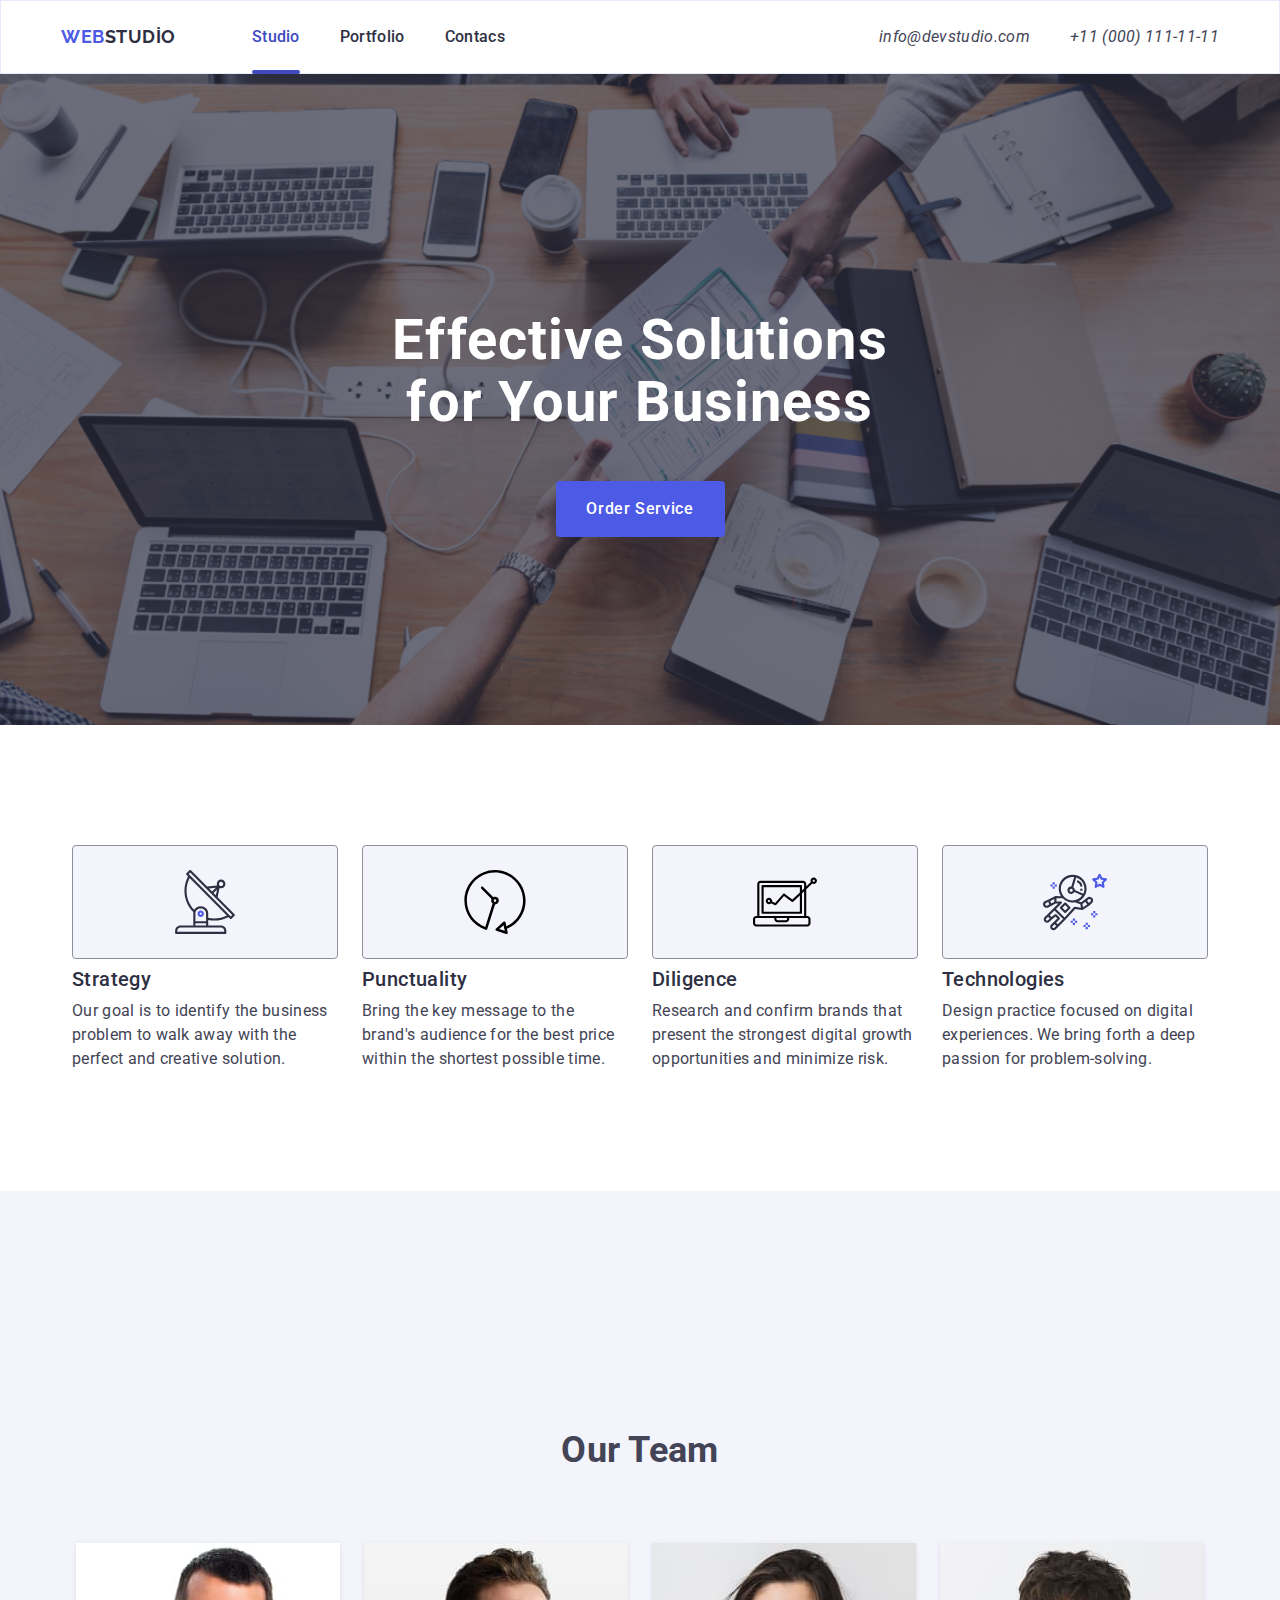
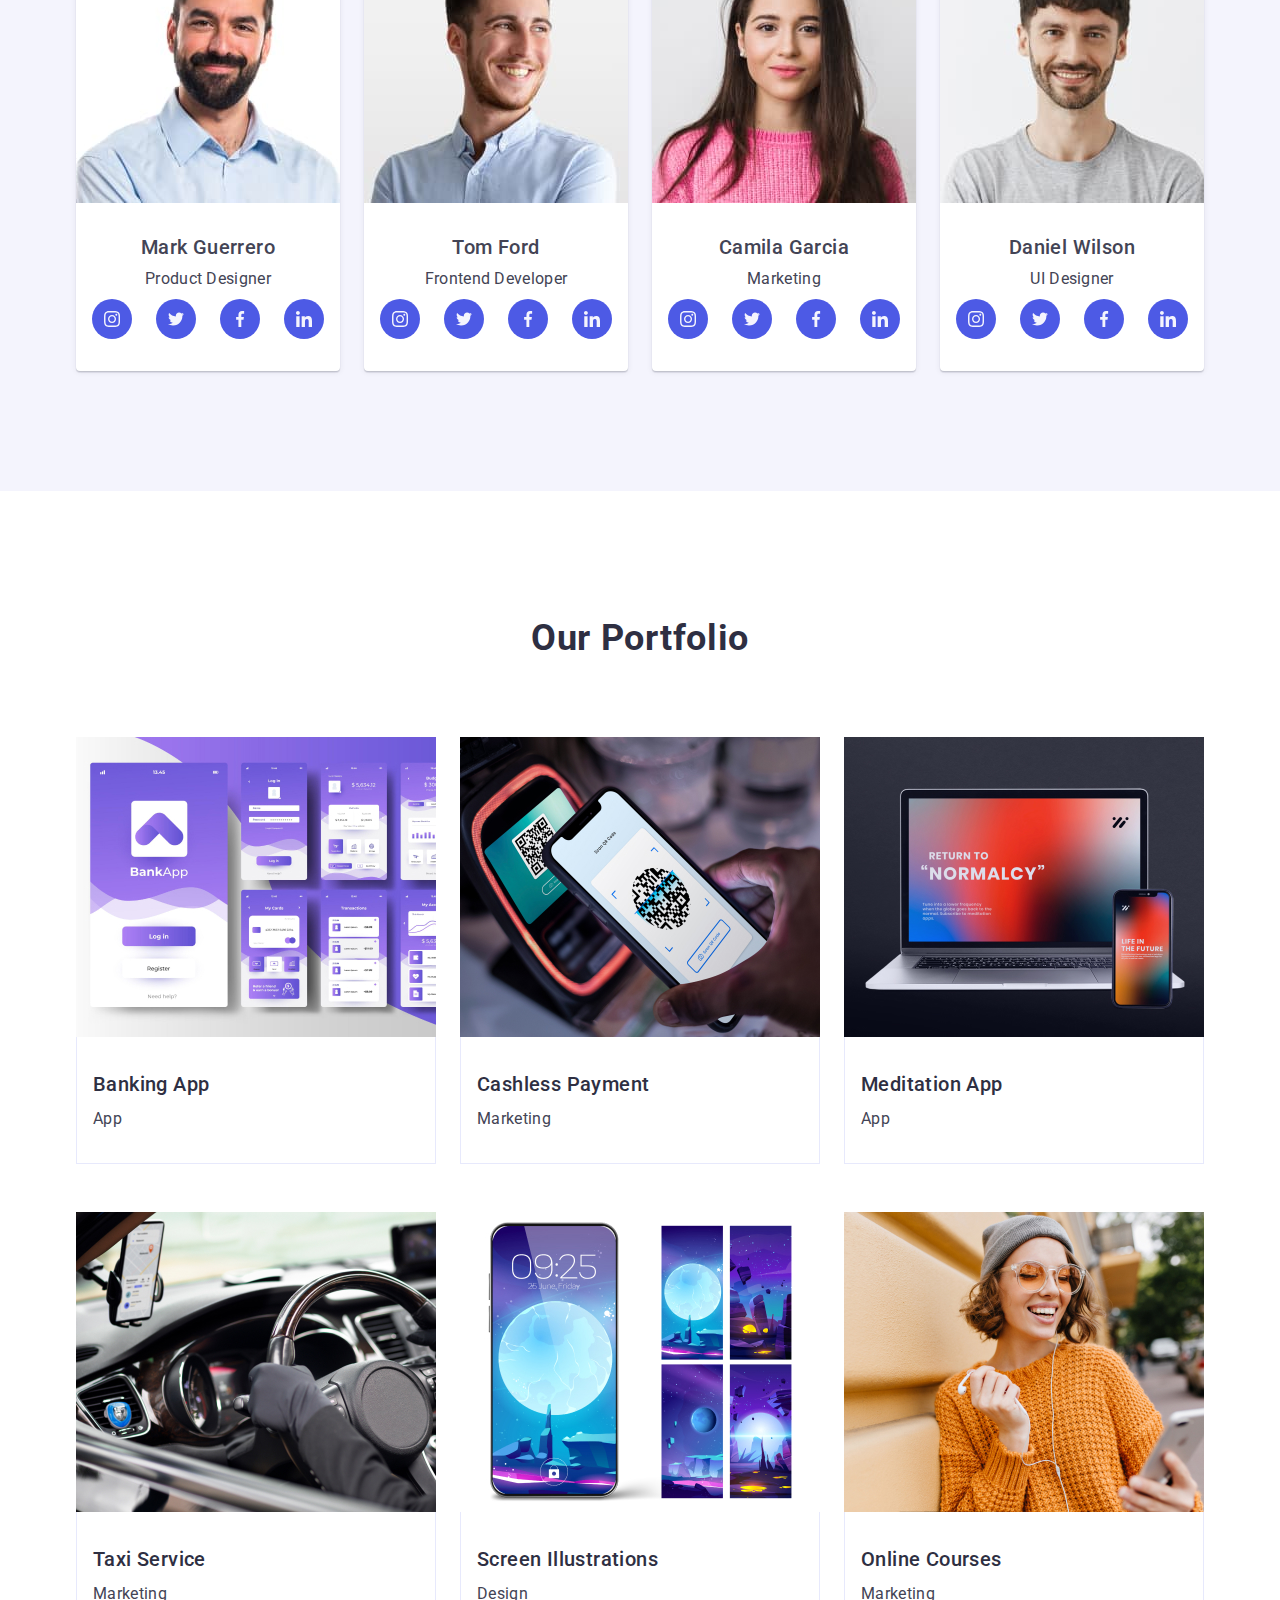
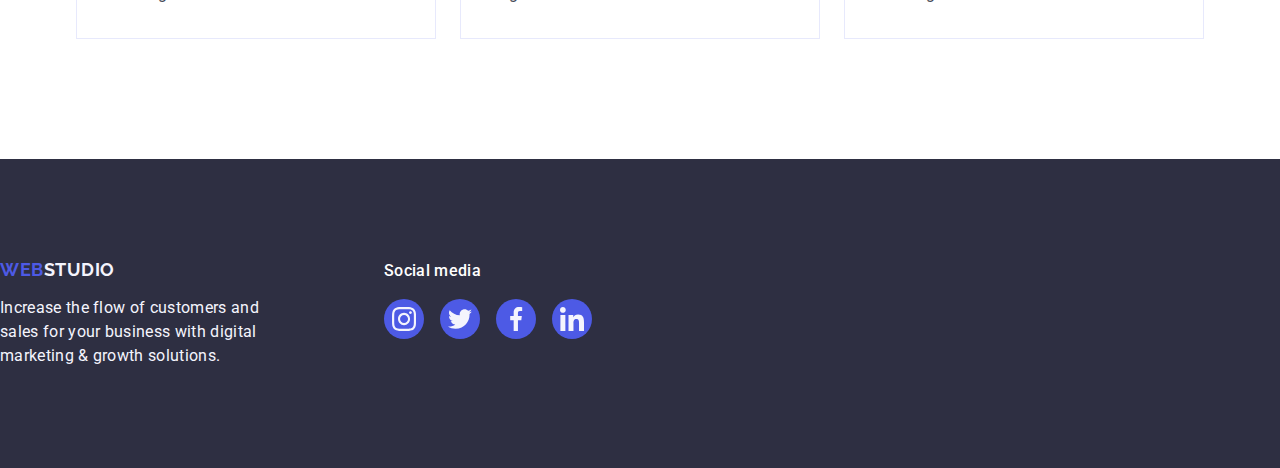
==== commit 673d5ee2: "Yenilik" ====
--- a/index.html
+++ b/index.html
@@ -18,19 +18,15 @@
     <header class="header">
       <div class="container header-container">
         <nav class="header-menu">
-          <svg class="icon icon-logo" width="115" height="24">
-            <use href="./images/icons.svg#icon-logo"></use>
-          </svg>
-          
-
-          <ul class="menu-list">
-            <li class="menu"><a href="" class="link">Studio</a></li>
+          <a href="#" class="logo"><span class="logo-color">WEB</span>STUDİO</a>
+
+          <ul class="menu-list"> 
+            <li class="menu"><a href="" class="link active">Studio</a></li>
             <li class="menu"><a href="" class="link">Portfolio</a></li>
             <li class="menu"><a href="" class="link">Contacs</a></li>
           </ul>
         </nav>
 
-      
         <address class="comminucate">
           <ul class="comminucate-list">
             <li class="comminucate-info">
@@ -39,7 +35,7 @@
               >
             </li>
             <li class="comminucate-info">
-              <a class="tel-link" href="tel:+110001111111">
+              <a class="address-link" href="tel:+110001111111">
                 +11 (000) 111-11-11</a
               >
             </li>
--- a/css/styles.css
+++ b/css/styles.css
@@ -6,11 +6,25 @@
   --iris: #4d5ae5;
   --ocean: #404bbf;
   --cloud: #f4f4fd;
+  --green:#31D0AA;
 }
 
 *{
   margin: 0;
   padding: 0;
+}
+
+ol, ul {
+  list-style: none;
+}
+
+a{
+  text-decoration: none;
+  color: inherit;
+}
+
+img{
+ display: block;
 }
 
 body{
@@ -19,23 +33,8 @@
   font-size: 16px;
   letter-spacing: 0.02em;
   line-height: 1.5;
-  color: var(--slate);	
-}
-
-
-ol, ul {
-  list-style: none;
-}
-
-a{
-  text-decoration: none;
-  color: inherit;
-}
-
-img{
- display: block;
-}
-
+  color: var(--slate);
+}
 
 .container{
   width: 1158px;
@@ -43,31 +42,20 @@
   padding: 0 15px
 }
 
-.icon-logo {
-  margin-right: 76px;
-}
-
-
-
-.header-menu{
-  display: flex;
-  align-items: center;
-}
-
-.header-container{
-  display: flex;
-  align-items: center;
-}
-
 .header{
   border: 1px solid #e7e9fc;
   box-shadow: 0px 2px 1px rgba(46, 47, 66, 0.08), 0px 1px 1px rgba(46, 47, 66, 0.16), 0px 1px 6px rgba(46, 47, 66, 0.08);
 }
 
-
-
-
-
+.header-container{
+  display: flex;
+  align-items: center;
+}
+
+.header-menu{
+  display: flex;
+  align-items: center;
+}
 
 .logo{
   font-family: "Raleway", serif;;
@@ -101,6 +89,7 @@
   position: relative;
   color:var(--ocean)
 }
+
 .menu .link.active::after{
   content: "";
   width: 100%;
@@ -111,7 +100,9 @@
   background-color: var(--ocean);
   border-radius: 2px;
 }
-.menu .link:hover, .menu .link:focus, .menu .link:active{
+
+
+.menu .link:hover, .menu .link:focus{
   color: var(--iris);
 }
 
@@ -125,13 +116,20 @@
   display: flex;
   gap: 40px;
 }
+
 .address-link{
   transition: color 250ms cubic-bezier(0.4, 0, 0.2, 1)
 }
 
+
+
 .comminucate-info:hover, .comminucate-info:focus, .comminucate-info:active {
-  color: var(--iris);    
-}
+  color: var(--iris);
+}
+
+
+
+
 
 /*                Hero                */
 .hero-image{
